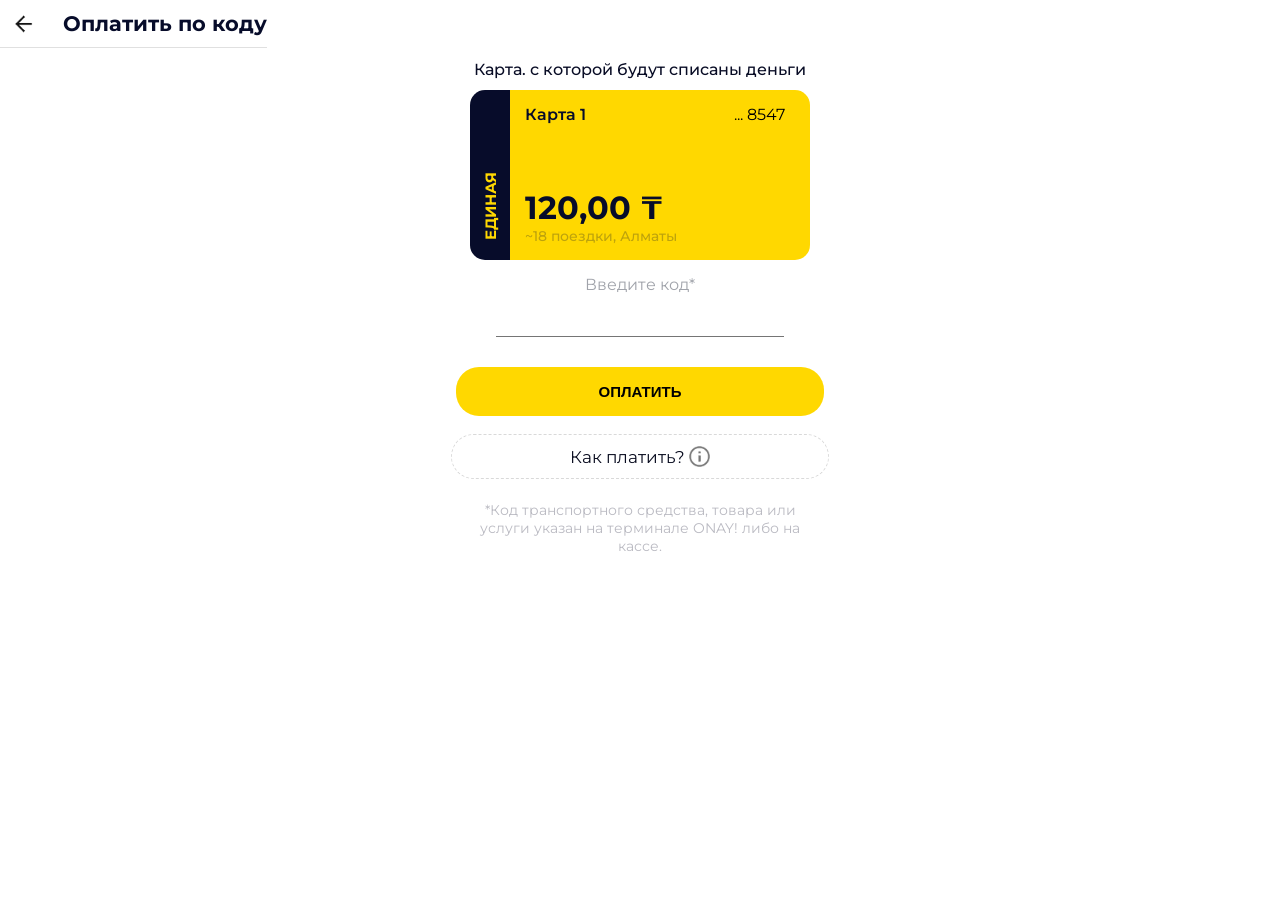
==== pay-with-cod.html @ dc5118d9 "Add files via upload" ====
<!DOCTYPE html>
<html lang="en">
<head>
    <meta charset="UTF-8">
    <meta http-equiv="X-UA-Compatible" content="IE=edge">
    <meta name="viewport" content="width=device-width, user-scalable=no">
    <link rel="stylesheet" href="css/pay-with-cod.css">
    
    <title>Document</title>
</head>
<body>
    <div class="wrapper">
        <header class="header">
            <a href="index.html" class="nav">
                <img src="image/img-pay-with-cod/back.png" alt="" class="nav__img">
                <p class="nav__text">Оплатить по коду</p>
            </a>
        </header>
        <p class="pres-cart">Карта. с которой будут списаны деньги</p>
        <section class="cart cart--margin">

            <div class="cart__left">
                <div class="cart__left-text">ЕДИНАЯ</div>

            </div>
            <div class="cart__right">
                <div class="cart__container-top">
                    <div class="cart__text-cart">Карта 1</div>
                    <div class="cart__text-number">... 8547</div>
                </div>
                <div class="cart__container-bottom">
                    <div class="cart__text-price">120,00 ₸</div>
                    <div class="cart__text-info">~18 поездки, Алматы </div>

                </div>
            </div>
        </section>
        <form class="input">
            <div class="input__container">
                <div class="input__info">
                    <p class="input__text">Введите код*</p>
                    <input type="text" class="input__inp" id="numberInput">
                </div>
                <button class="input__button" type="submit" id="submitButton">ОПЛАТИТЬ</button>
            </div>
        </form>
        <section class="info">
            <div class="info__container">
                <a href="" class="info__button">
                    <div class="info__button-con">
                        <p class="info__text">Как платить?</p>
                        <img src="image/img-pay-with-cod/INFO.png" alt="" class="info__img">
                    </div>
                </a>

                



            <p class="info__desc">*Код транспортного средства, товара или<br>
                услуги указан на терминале ONAY! либо на<br>
                кассе.</p>
            </div>
        </section>
    </div>
    <script src="js/pay-with-cod.js"></script>


    
</body>
</html>
---- css/pay-with-cod.css ----
@import url('https://fonts.googleapis.com/css2?family=Montserrat:wght@400;500;600;700;800&display=swap');

:active, :hover, :focus {
    outline: 0;
    outline-offset: 0;
}

* {
    margin: 0;
    padding: 0;
}
  html,
  body {
    height: 100%;
    font-family: 'Montserrat', sans-serif;
    user-select:none;
    -webkit-tap-highlight-color: rgba(255, 255, 255, 0);
    -webkit-tap-highlight-color: transparent;
}

button {
    padding: 0;
    margin: 0;
    text-decoration: none;
    border: 0;
}

.header {
    background-color: white;
}

.wrapper {
    display: flex;
    flex-direction: column;
}
.nav {
    display: flex;
    align-items: center;
    padding-top: 11px;
    text-decoration: none;
    margin-bottom: 38px;
    border-bottom: 1px solid #E0E0E0;

    padding-bottom: 11px;
    position: fixed;
}

.nav__img {
    width: 21px;
    padding-right: 29px;
    padding-left:13px ;

}

.nav__text {
    font-size: 21px;
    font-weight: 700;
    color: #070C2A;
}

.pres-cart {
    display: flex;
    justify-content: center;
    font-size: 16px;
    font-weight: 500;
    margin-bottom: 11px;

    color: #080C25;
    margin-top: 60px;
}


.cart {
    display: flex;
    justify-content: center;
}

.cart__left {
    display: flex;
    align-items: center;
    justify-content: center;

    width: 40px;
    height: 170px;
    background-color: #070C2A;
    border-radius: 15px 0 0 15px;


}
.cart__left-text {

    padding-right: 60px;
    font-size: 15px;
    font-weight: 700;
    color: #FFD800;
    transform: rotate(-90deg);
}
.cart__right {
    display: flex;
    flex-direction: column;
    justify-content: space-between;
    width: 300px;
    height: 170px;
    background-color: #FFD800;
    border-radius: 0 15px 15px 0;
}

.cart__container-top {
    display: flex;
    padding: 15px 15px;
    justify-content: space-between;
}
.cart__text-cart {
    font-size: 16px;
    font-weight: 600;
    color: #070C2A;
}

.cart__text-number {
    margin-right: 10px;
}

.cart__text-price {
    font-size: 32px;
    font-weight: 700;
    color: #070C2A;
}

.cart__text-info {
    font-size: 14px;
    font-weight: 500;
    color: #BEA30C;
}

.cart__container-bottom {
    display: flex;
    flex-direction: column;
    padding: 15px 15px;
}



.input__text {
    margin-top: 15px;
    display: flex;
    font-size: 16px;
    font-weight: 400;
    color: #A0A3AA;
    align-items: center;
    justify-content: center;
}

.input {
    display: flex;

    justify-content: center;
}
.input__container {
    display: flex;
    flex-direction: column;
    justify-content: center;
}

.input__inp {
    margin: 0 auto;


    border: 0;
    border-bottom: 1px #757575 solid;
    text-align: center;
    width: 288px;
    height: 42px;
    font-size: 18PX;
    font-weight: 700;
    text-transform: uppercase;


}
.input__button {
    font-size: 15px;
    font-weight: 700;
    padding:16px 143px;
    background-color: #FFD800;
    border-radius: 23px;
}

.input__info {
    display: flex;
    justify-content: center;
    flex-direction: column;
    margin-bottom: 30px;
}




.info__desc {
    text-align: center;
    font-size: 14px;
    font-weight: 400;
    color: #BABAC2;
}

.info {
    display: flex;
    justify-content: center ;
}

.info__container {
    margin-top: 18px;
}

.info__button-con {
    display: flex;
    align-items: center;
    width: 376px;
    height: 43px;
    border: 1px dashed #D9D9D9;
    border-radius: 23px;
    justify-content: center;

}

.info__button {
    text-decoration: none;
    display: flex;
    justify-content: center;
    margin-bottom: 22px;
}

.info__img {
    width: 21px;
}

.info__text {
    font-size: 17px;
    font-weight: 400;
    color: #0A0D20;
    padding-right: 4px;
}
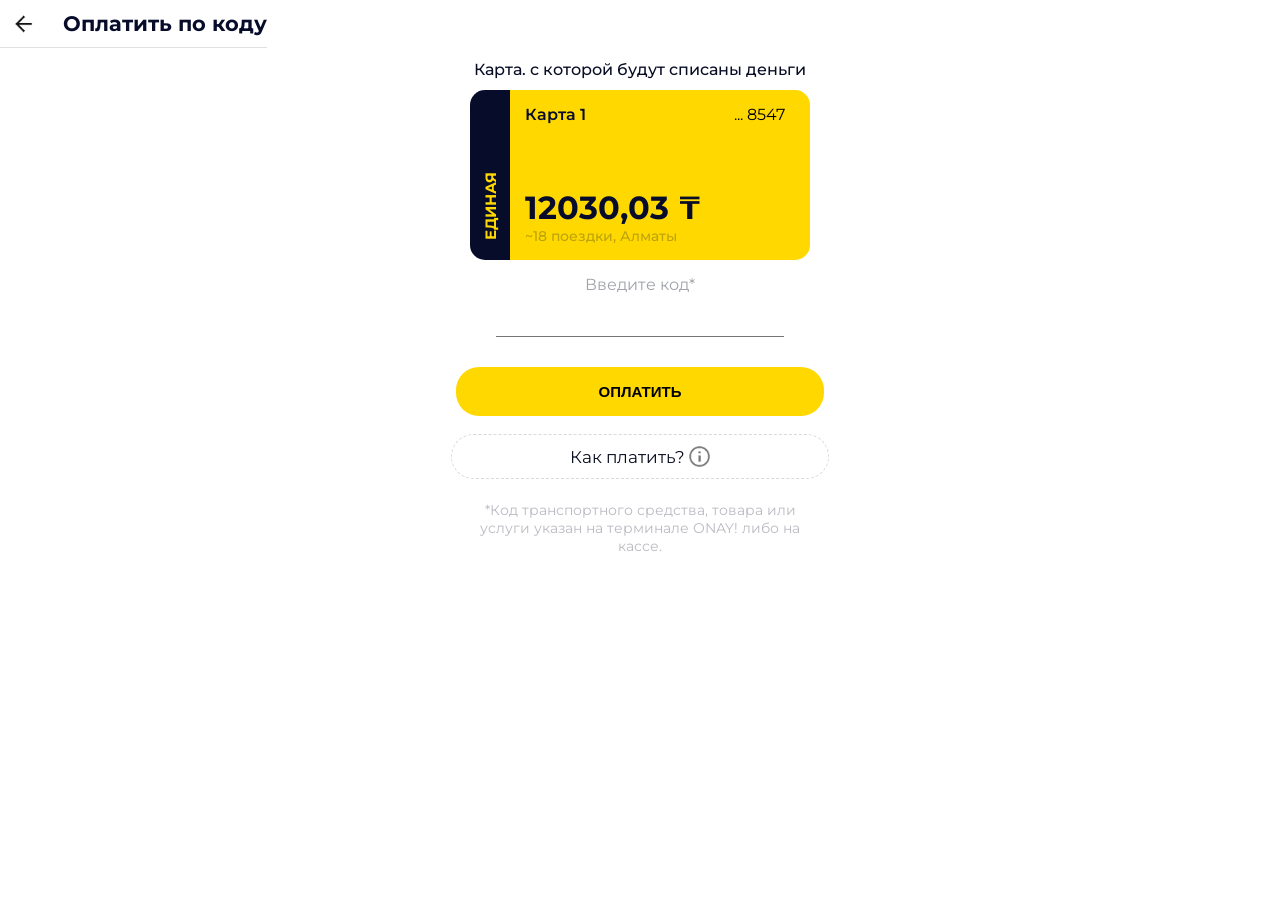
==== commit df239567: "Update pay-with-cod.html" ====
--- a/pay-with-cod.html
+++ b/pay-with-cod.html
@@ -29,7 +29,7 @@
                     <div class="cart__text-number">... 8547</div>
                 </div>
                 <div class="cart__container-bottom">
-                    <div class="cart__text-price">120,00 ₸</div>
+                    <div class="cart__text-price">12030,03 ₸</div>
                     <div class="cart__text-info">~18 поездки, Алматы </div>
 
                 </div>
@@ -39,7 +39,7 @@
             <div class="input__container">
                 <div class="input__info">
                     <p class="input__text">Введите код*</p>
-                    <input type="text" class="input__inp" id="numberInput">
+                    <input type="tel" class="input__inp" id="numberInput">
                 </div>
                 <button class="input__button" type="submit" id="submitButton">ОПЛАТИТЬ</button>
             </div>
@@ -68,4 +68,4 @@
 
     
 </body>
-</html>+</html>
